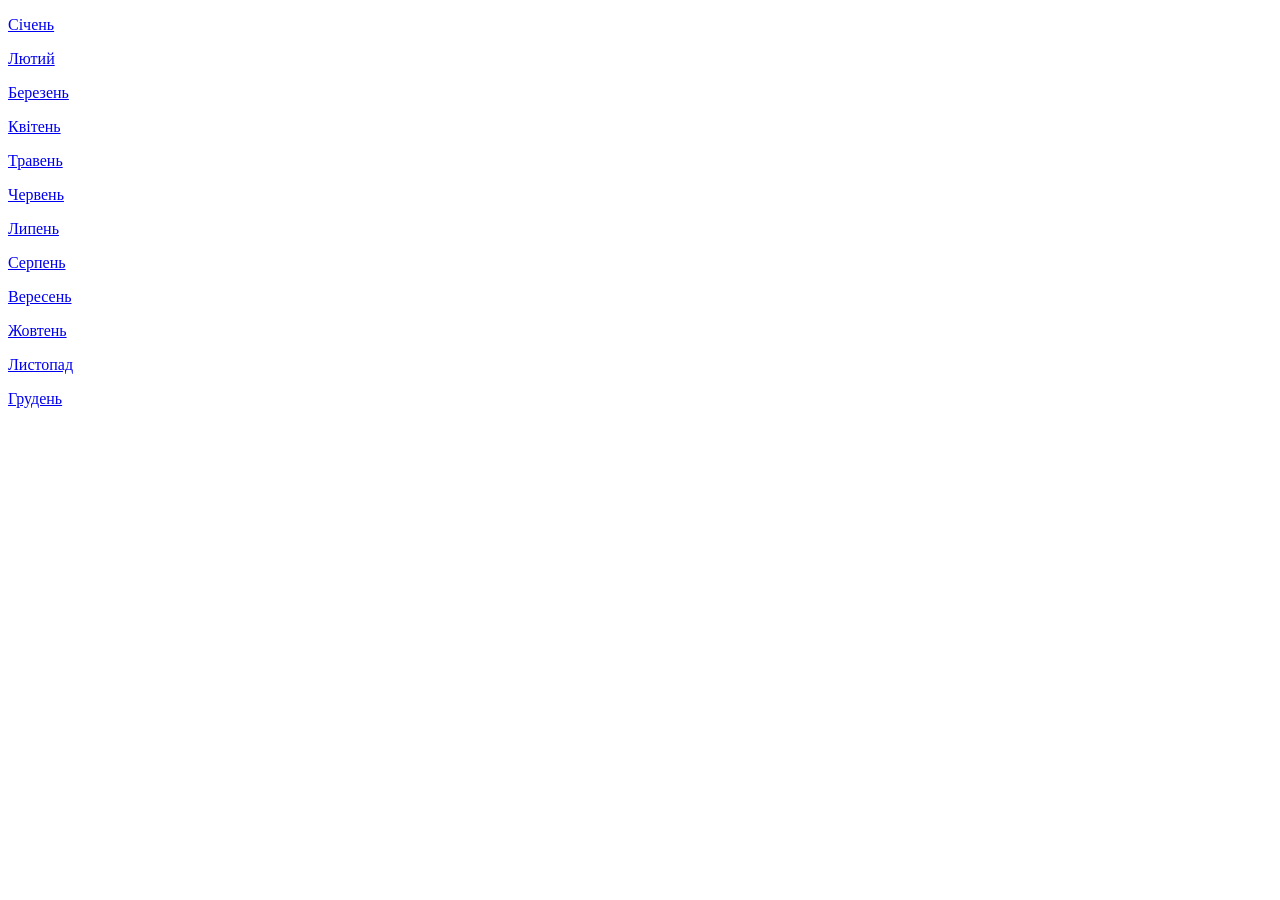
==== index.html @ 0996fa63 "12місяців" ====
<!DOCTYPE html>
<html lang="en">
<head>
	<meta charset="UTF-8">
	<meta name="viewport" content="width=device-width, initial-scale=1.0">
	<title>12 місяців</title>
	<link rel="stylesheet" href="css/style.css">
</head>
<body>
	<div class="container">
	<a href="../01/january.html">
				<div class="item1">
					<p>Січень</p>
				</div>
			</a>

			<a href="february.html">
				<div class="item2">
					<p>Лютий</p>
				</div>
			</a>

			<a href="march.html">
			<div class="item3">
					<p>Березень</p>
			</div>
			</a>

			<a href="april.html">
			<div class="item4">
					<p>Квітень</p>
			</div>
			</a>

			<a href="may.html">
			<div class="item5">
					<p>Травень</p>
			</div>
			</a>

			<a href="june.html">
			<div class="item6">
					<p>Червень</p>
			</div>
			</a>

			<a href="july.html">
			<div class="item7">
					<p>Липень</p>
			</div>
			</a>

			<a href="august.html">
			<div class="item8">
					<p>Серпень</p>
			</div>
			</a>

			<a href="01.html">
			<div class="item9">
					<p>Вересень</p>
			</div>
			</a>

			<a href="02.html">
			<div class="item10">
					<p>Жовтень</p>
			</div>
			</a>

			<a href="November.html">
			<div class="item11">
					<p>Листопад</p>
			</div>
			</a>

			<a href="december.html">
			<div class="item12">
					<p>Грудень</p>
			</div>
			</a>
		<nav></nav>
		<main></main>
		<footer></footer>
	</div>
</body>
</html>
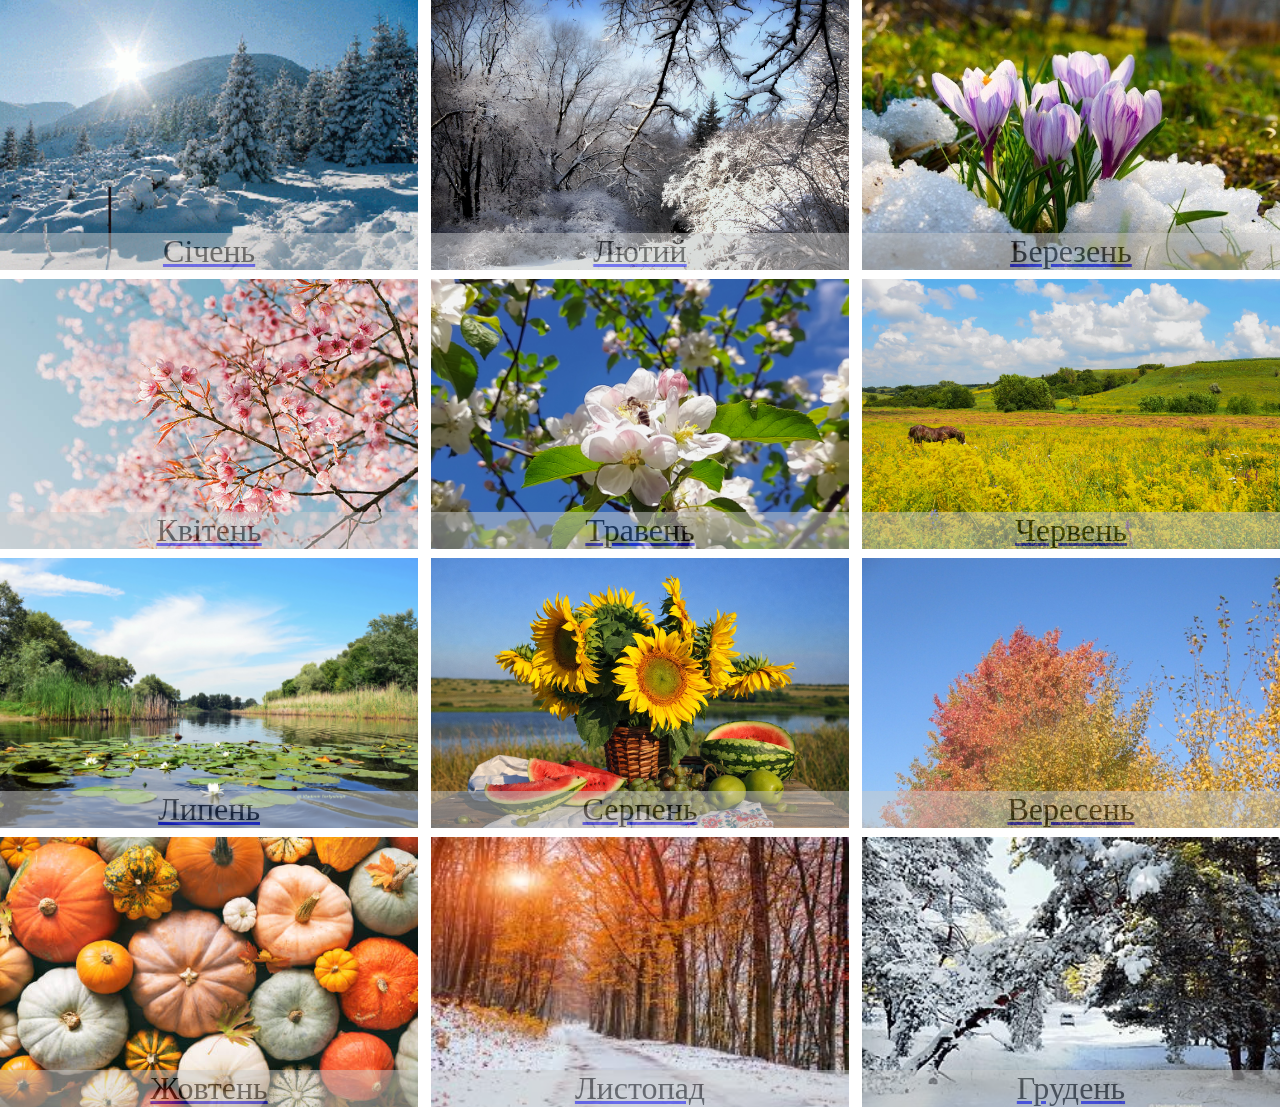
==== commit 1095ee11: "Update index.html" ====
--- a/index.html
+++ b/index.html
@@ -8,7 +8,7 @@
 </head>
 <body>
 	<div class="container">
-	<a href="../01/january.html">
+	<a href="january.html">
 				<div class="item1">
 					<p>Січень</p>
 				</div>
@@ -84,4 +84,4 @@
 		<footer></footer>
 	</div>
 </body>
-</html>+</html>
--- a/css/style.css
+++ b/css/style.css
@@ -0,0 +1,156 @@
+*{
+	padding: 0;
+	margin: 0;
+	box-sizing: border-box;
+	justify-content: end;
+}
+.container{
+	width: 100vw;
+	height: 100vh;
+	display: grid;
+	grid-template-columns: repeat(3, 1fr);
+	grid-template-rows: repeat(4, 1fr);
+	gap: 1%;
+}
+.item1{
+	height: 30vh;
+	display: flex;
+	flex-direction: column;
+	justify-content: end;
+	text-align: center;	
+	background:url(../img/сичень.jpg);
+	background-repeat: no-repeat;
+    background-size: cover; 
+
+}
+
+.item2{
+	height: 30vh;
+	display: flex;
+	flex-direction: column;
+	justify-content: end;
+	text-align: center;	
+	background:url(../img/лютий.jpg);
+	background-repeat: no-repeat;
+    background-size: cover;
+
+
+}
+.item3{
+	height: 30vh;
+	display: flex;
+	flex-direction: column;
+	justify-content: end;
+	text-align: center;	
+	background:url(../img/март.jpg);
+	background-repeat: no-repeat;
+    background-size: cover; 
+
+}
+.item4{
+	height: 30vh;
+	display: flex;
+	flex-direction: column;
+	justify-content: end;
+	text-align: center;	
+	background:url(../img/апрель.jpg);
+	background-repeat: no-repeat;
+    background-size: cover; 
+
+}
+.item5{
+	height: 30vh;
+	display: flex;
+	flex-direction: column;
+	justify-content: end;
+	text-align: center;	
+	background:url(../img/май.jpg);
+	background-repeat: no-repeat;
+    background-size: cover; 
+
+}
+.item6{
+	height: 30vh;
+	display: flex;
+	flex-direction: column;
+	justify-content: end;
+	text-align: center;	
+	background:url(../img/июнь.jpg);
+	background-repeat: no-repeat;
+    background-size: cover; 
+
+}
+.item7{
+	height: 30vh;
+	display: flex;
+	flex-direction: column;
+	justify-content: end;
+	text-align: center;	
+	background:url(../img/Июль.jpg);
+    background-size: cover; 
+}
+.item8{
+	height: 30vh;
+	display: flex;
+	flex-direction: column;
+	justify-content: end;
+	text-align: center;	
+	background:url(../img/август.jpg);
+	background-repeat: no-repeat;
+    background-size: cover; 
+
+}
+.item9{
+	height: 30vh;
+	display: flex;
+	flex-direction: column;
+	justify-content: end;
+	text-align: center;	
+	background:url(../img/сентябирь.jpg);
+	background-repeat: no-repeat;
+    background-size: cover; 
+
+}
+.item10{
+	height: 30vh;
+	display: flex;
+	flex-direction: column;
+	justify-content: end;
+	text-align: center;	
+	background:url(../img/октябирь.jpg);
+	background-repeat: no-repeat;
+    background-size: cover; 
+
+}
+.item11{
+	height: 30vh;
+	display: flex;
+	flex-direction: column;
+	justify-content: end;
+	text-align: center;	
+	background:url(../img/ноябирь.jpg);
+	background-repeat: no-repeat;
+    background-size: cover; 
+
+}
+.item12{
+	height: 30vh;
+	display: flex;
+	flex-direction: column;
+	justify-content: end;
+	text-align: center;	
+	background:url(../img/декабирь.jpg);
+	background-repeat: no-repeat;
+    background-size: cover; 
+
+}
+
+p{
+	background: #cccccc;
+	opacity: 50%;
+	font-size: 24pt;
+	color: black;
+}
+a{
+	
+}
